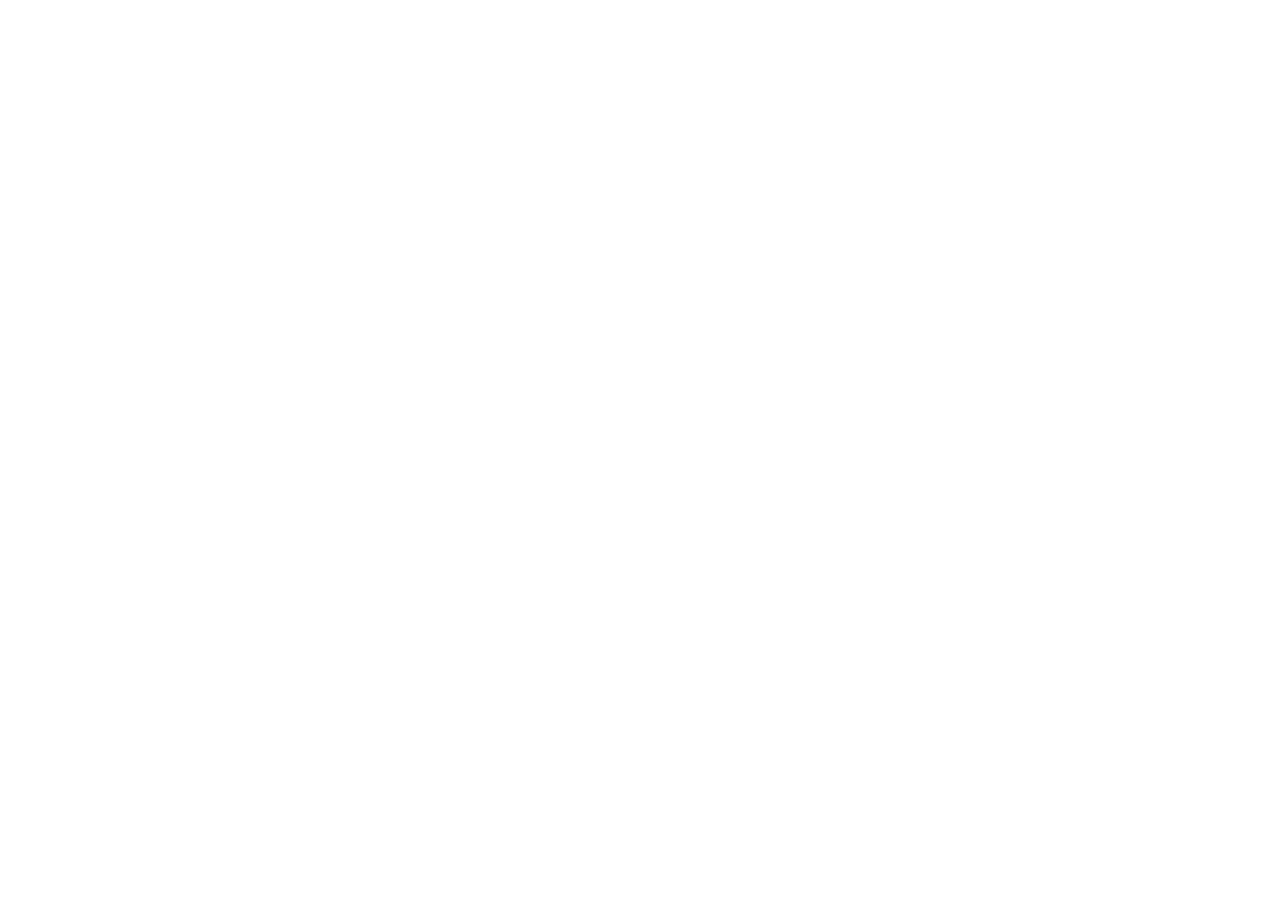
==== typeface-microsite/index.html @ b42706e0 "1" ====
<!DOCTYPE html>
<html lang="en">
<head>
    <meta charset="UTF-8">
    <meta name="viewport" content="width=device-width, initial-scale=1.0">
    <title>Document</title>
</head>
<body>
    
</body>
</html>
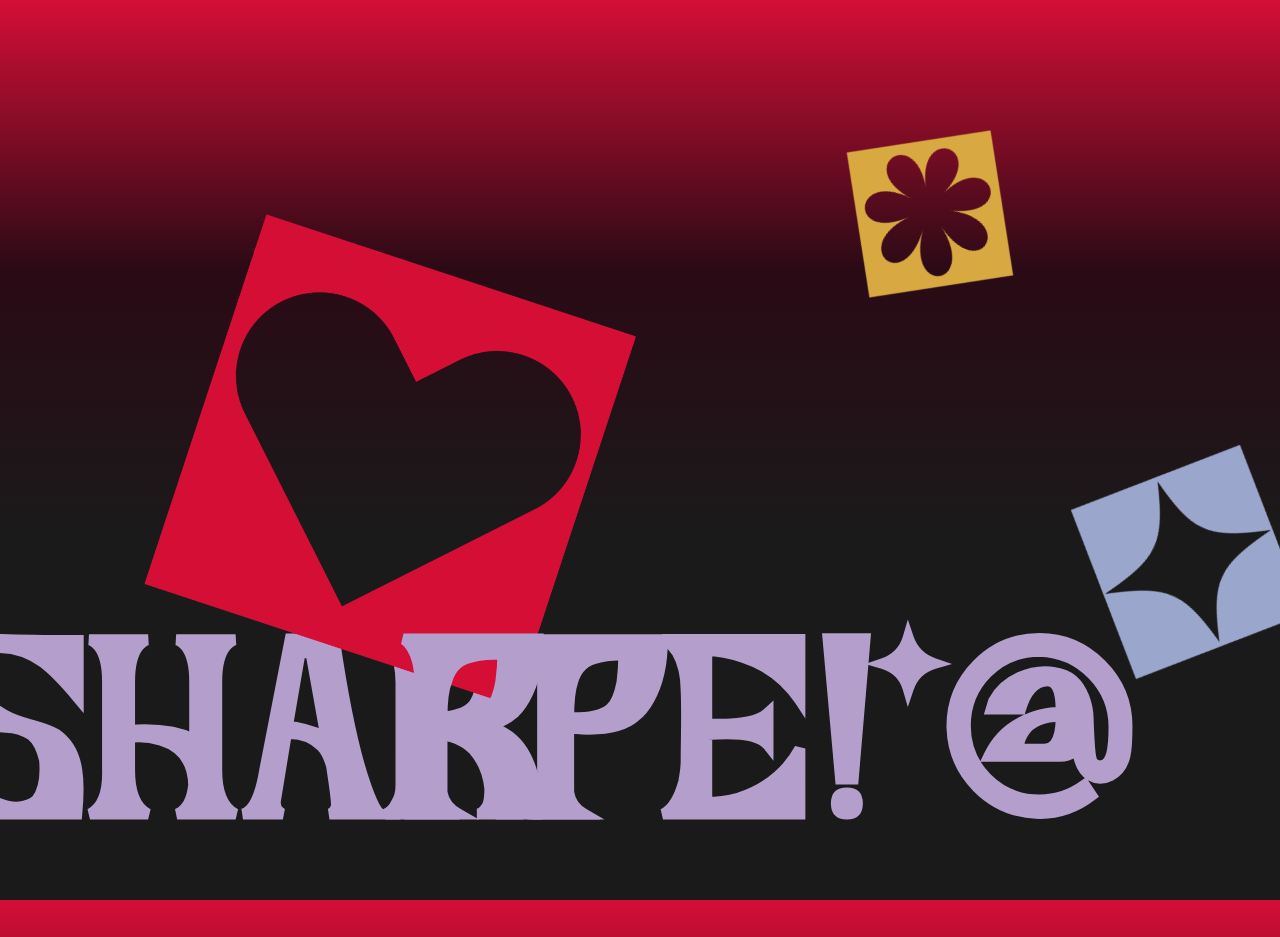
==== commit 3b766d9f: "Updated Microsite" ====
--- a/typeface-microsite/index.html
+++ b/typeface-microsite/index.html
@@ -3,9 +3,16 @@
 <head>
     <meta charset="UTF-8">
     <meta name="viewport" content="width=device-width, initial-scale=1.0">
+    <link rel="stylesheet" href="mircositestyle.css">
     <title>Document</title>
 </head>
 <body>
-    
+    <div class="shape-container">
+        <div class="shape heart"></div>
+        <div class="shape flower"></div>
+        <div class="shape star"></div>
+    </div>
+    <h1><span style="letter-spacing: -0.01em;">S</span><span style="letter-spacing: -0.02em;">H</span><span style="letter-spacing: 0.01em;">A</span><span style="position: relative; z-index: 14;">R</span>PE!*@</h1>
+    <h1 class="R">R</h1>  <h1 class="P">P</h1>
 </body>
 </html>--- a/typeface-microsite/mircositestyle.css
+++ b/typeface-microsite/mircositestyle.css
@@ -0,0 +1,104 @@
+body {
+    margin: 0;
+    margin-left: 48px;
+    margin-right: 48px;
+    height: 100vh;
+    background: linear-gradient(to bottom, #D50E36 0%, #2A0A15 30%, #1A1A1A 60%);
+    font-family: 'custom-font3', sans-serif;
+    display: flex;
+    justify-content: center;
+    align-items: center;
+    overflow: hidden;
+}
+
+@font-face {
+    font-family: "custom-font3";
+    src: url("fonts/custom-font3.woff") format("woff");
+}
+h1 {
+    font-size: 350px;
+    color: #B49FCC;
+    margin: 0;
+    position: absolute;
+    top: 55%;
+    left: 52%;
+    transform: translate(-60%, 5%);
+    z-index: 1; 
+    font-kerning: auto;
+}
+.R{
+    top: 55%;
+    left: 39%;
+    z-index: 3;
+}
+.P{
+    top: 55%;
+    left: 48.78%;
+    z-index: 3;
+}
+.shape-container {
+    position: relative;
+    width: 60vw;
+    height: 60vw;
+    max-width: 600px;
+    max-height: 600px;
+    z-index: 2; 
+}
+
+.shape {
+    position: absolute;
+    width: 20vw;
+    height: 20vw;
+    background-color: transparent;
+    border: none;
+    background-repeat: no-repeat;
+    background-position: center center;
+    background-size: contain;
+  
+}
+.shape:hover {
+    animation: spin 5s linear infinite;
+}
+
+@keyframes spin {
+    from {
+        transform: rotate(0deg);
+    }
+    to {
+        transform: rotate(360deg);
+    }
+}
+
+.heart {
+    background-image: url('Heart.png');
+    top: 10%;
+    right: 50%;
+    transform: rotate(-2deg);
+    z-index: 3; 
+    width: 500px;
+    height: 500px;
+    max-width: 800px;
+    max-height: 800px;
+    background-size: contain;
+    position: absolute; 
+}
+
+.flower {
+    background-image: url('Flower.png');
+    top: -6%;
+    right: -15%;
+    transform: rotate(22deg);
+    z-index: 1; 
+    max-width: 200px;
+    max-height: 200px;
+}
+
+.star {
+    background-image: url('Star.png');
+    bottom: 10%;
+    left: 120%;
+    transform: rotate(25deg);
+    z-index: 1; 
+    max-width: 300px;
+    max-height: 300px;
+}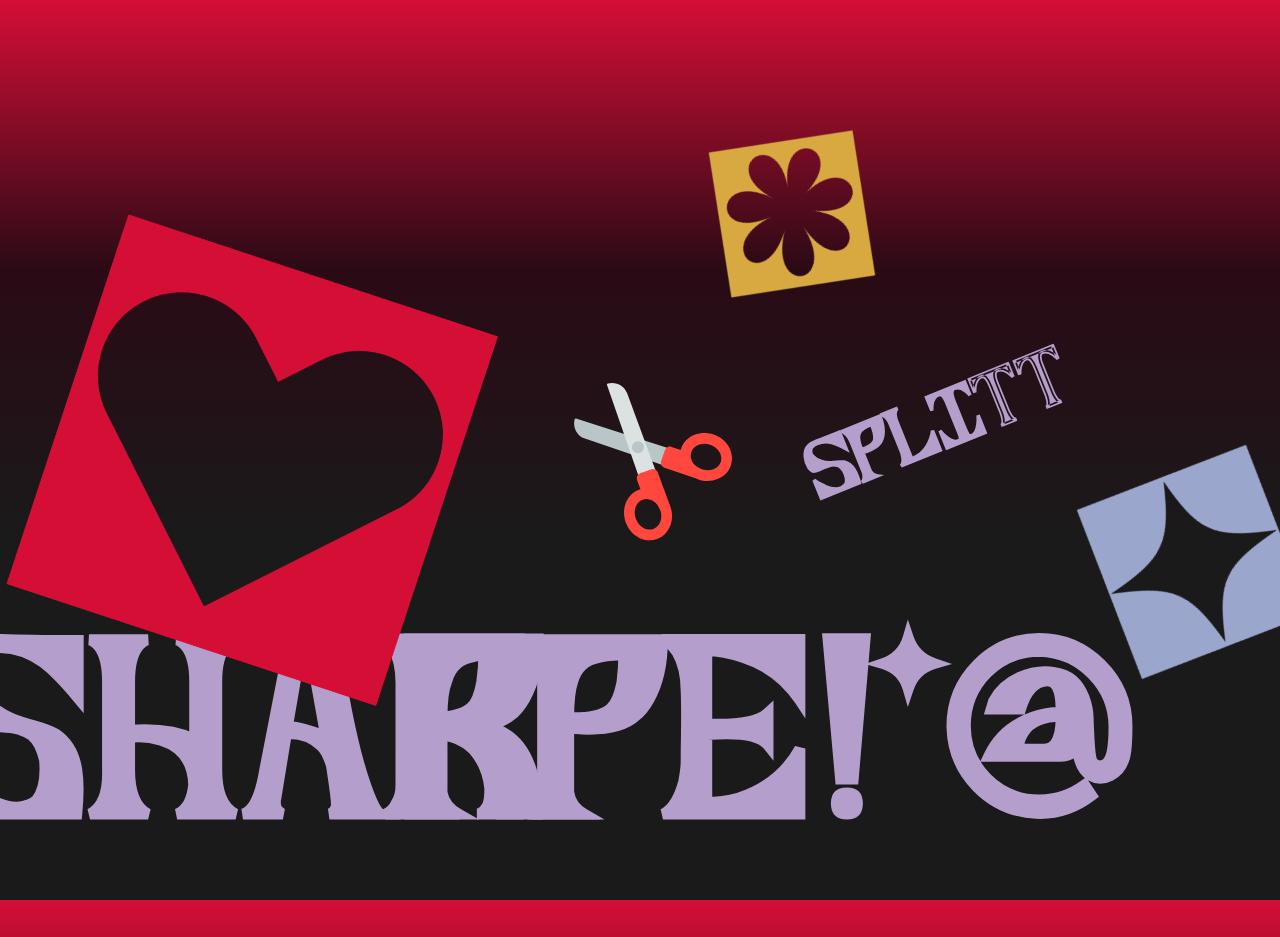
==== commit a35bb453: "Updated Microsite" ====
--- a/typeface-microsite/index.html
+++ b/typeface-microsite/index.html
@@ -7,11 +7,16 @@
     <title>Document</title>
 </head>
 <body>
+    <div class="flying-object">
+        <img src="scissors.svg" alt="Flying Scissor">
+    </div>
+
     <div class="shape-container">
         <div class="shape heart"></div>
         <div class="shape flower"></div>
         <div class="shape star"></div>
     </div>
+    <h3>SPLITT</h3>
     <h1><span style="letter-spacing: -0.01em;">S</span><span style="letter-spacing: -0.02em;">H</span><span style="letter-spacing: 0.01em;">A</span><span style="position: relative; z-index: 14;">R</span>PE!*@</h1>
     <h1 class="R">R</h1>  <h1 class="P">P</h1>
 </body>
--- a/typeface-microsite/mircositestyle.css
+++ b/typeface-microsite/mircositestyle.css
@@ -14,6 +14,20 @@
 @font-face {
     font-family: "custom-font3";
     src: url("fonts/custom-font3.woff") format("woff");
+}
+
+@font-face {
+    font-family: "custom-font4";
+    src: url("fonts/custom-font2.woff") format("woff");
+}
+h3{
+    font-family: "custom-font3";
+    font-size: 110px;
+    color: #B49FCC;
+    z-index: 1;
+    transform: rotate(338deg);
+    position: relative; 
+    top: -30px;  
 }
 h1 {
     font-size: 350px;
@@ -96,9 +110,56 @@
 .star {
     background-image: url('Star.png');
     bottom: 10%;
-    left: 120%;
+    left: 144%;
     transform: rotate(25deg);
     z-index: 1; 
     max-width: 300px;
     max-height: 300px;
-}+}
+
+.flying-object {
+    position: absolute;
+    width: 150px;
+    transform: rotate(125deg);
+    height: auto;
+    animation: bounce 15s linear infinite;
+    z-index: 10;
+}
+
+.flying-object img {
+    width: 100%;
+    height: auto;
+    transform: rotate(10deg);
+}
+
+@keyframes bounce {
+    0% {
+        top: 10%;
+        left: 10%;
+    }
+    25% {
+        top: 10%;
+        left: 90%;
+    }
+    50% {
+        top: 90%;
+        left: 90%;
+    }
+    75% {
+        top: 90%;
+        left: 10%;
+    }
+    100% {
+        top: 10%;
+        left: 10%;
+    }
+}
+
+@keyframes spin-flying {
+    from {
+        transform: rotate(0deg);
+    }
+    to {
+        transform: rotate(360deg);
+    }
+}
